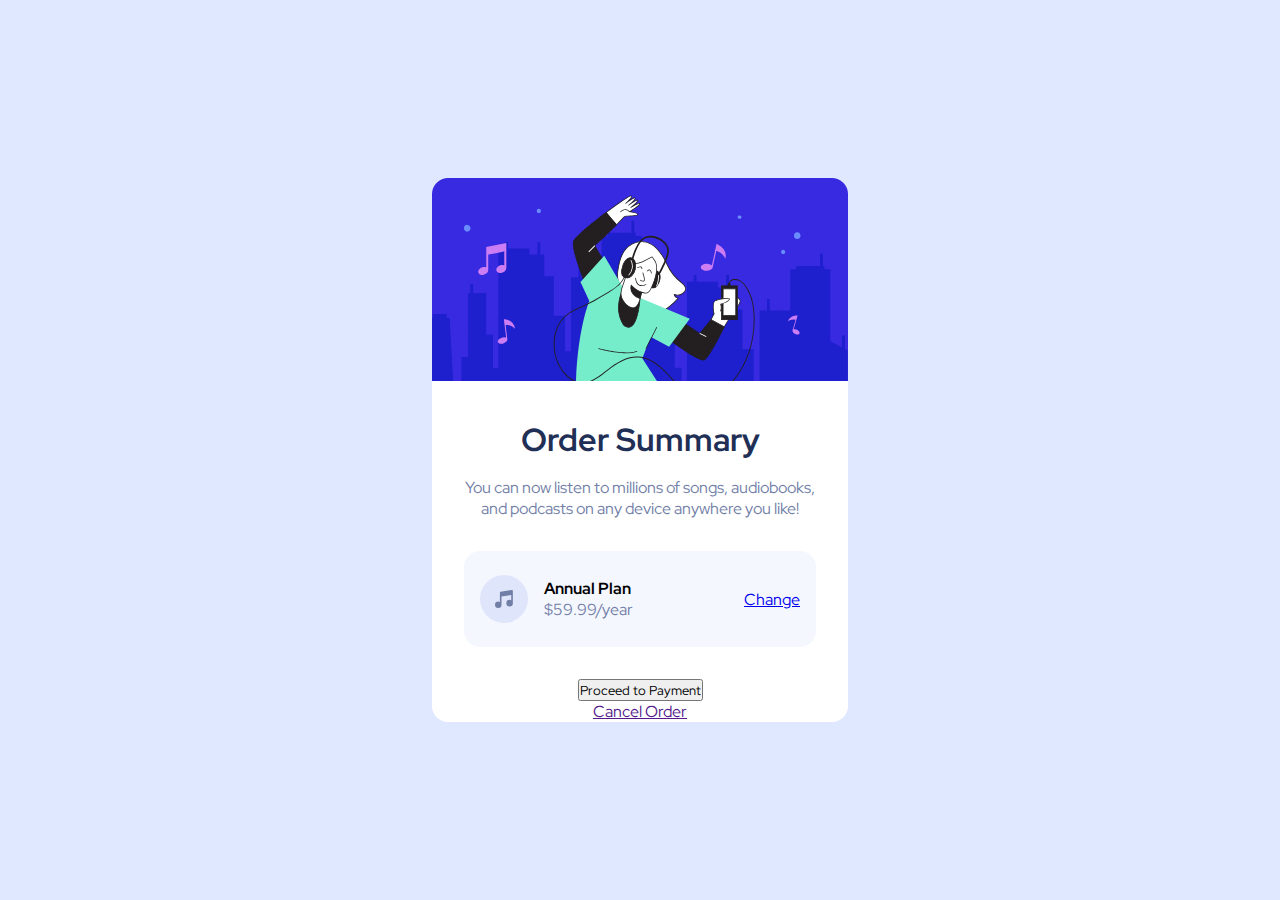
==== order-summary-component/index.html @ f6a7a64a "finish qr challenge" ====
<!DOCTYPE html>
<html lang="en">
<head>
    <meta charset="UTF-8">
    <meta http-equiv="X-UA-Compatible" content="IE=edge">
    <meta name="viewport" content="width=device-width, initial-scale=1.0">
    <link rel="stylesheet" href="src/style/style.css">
    <title>Document</title>
</head>
<body>
    <main>
        <img src="src/images/illustration-hero.svg" alt="illustration-hero" class="imgp">
        <div class="inf">
            <h1>
                Order Summary
            </h1>
            <span class="text">
                You can now listen to millions of songs, audiobooks, and podcasts on any device anywhere you like!
            </span>
            <div class="t3">
                <div class="plan">
                    <img src="src/images/icon-music.svg" alt="icon music">
                    <div class="price">
                        <strong>
                            Annual Plan
                        </strong>
                        <span class="downprice">
                            $59.99/year
                        </span>
                    </div>
                </div>
                <a href="#">Change</a>
            </div>
            <button>
                Proceed to Payment
            </button>
            <a href="">Cancel Order</a>
        </div>
    </main>
</body>
</html>
---- order-summary-component/src/style/style.css ----
@import url('https://fonts.googleapis.com/css2?family=Red+Hat+Display:wght@500;700;900&display=swap');

*{
    padding: 0px;
    margin: 0px;
    box-sizing: border-box;
    font-family: var(--font);
}

:root{
    --cor00: hsl(225, 100%, 94%);
    --cor01: hsl(245, 75%, 52%);
    --cor02: hsl(225, 100%, 98%);
    --cor03: hsl(224, 23%, 55%);
    --cor04: hsl(223, 47%, 23%);
    --font: 'Red Hat Display', sans-serif;
}
body{
    width: 100%;
    height: 100vh;
    font-size: 16px;
    display: flex;
    justify-content: center;
    align-items: center;
    background-color: var(--cor00);    
}
main{
    background-color: white;
    max-width: 416px;
    border-radius: 1rem;
}
img.imgp{
    width: 100%;
    border-radius: 1rem 1rem 0rem 0rem;
}
.inf{
    display: flex;
    flex-direction: column;
    justify-content: center;
    align-items: center;
    padding: 0 2rem;
    height: 100%;
    width: 100%;
}
main div h1{
    color: var(--cor04);
    margin-top: 2rem;
    margin-bottom: 1rem;
}
main div span.text{
    color: var(--cor03);
    text-align: center;
}
.t3{
    display: flex;
    align-items: center;
    justify-content: space-between;
    width: 100%;
    background-color: var(--cor02);
    border-radius: 1rem;
    padding: 1.5rem 1rem;
    margin-top: 2rem;
    margin-bottom: 2rem;    
}
.plan{
    display: flex;
    align-items: center;    
}
.price{
    display: flex;
    flex-direction: column;       
}
span.downprice{
    color: var(--cor03);
}
main .inf img{
    width: 48px;
    margin-right: 1rem;
}
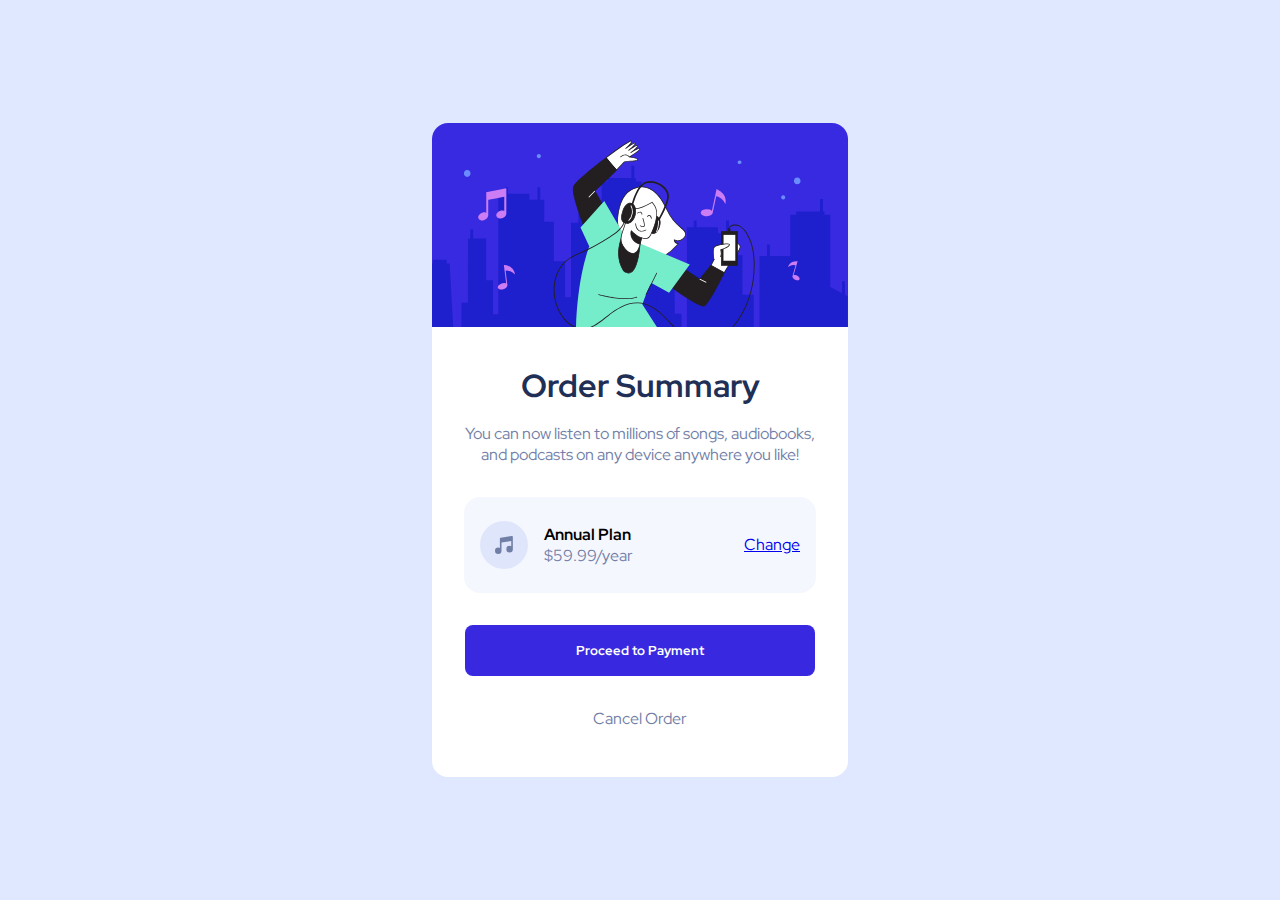
==== commit 4b668691: "finish project" ====
--- a/order-summary-component/index.html
+++ b/order-summary-component/index.html
@@ -34,7 +34,7 @@
             <button>
                 Proceed to Payment
             </button>
-            <a href="">Cancel Order</a>
+            <a href="#" class="cancel">Cancel Order</a>
         </div>
     </main>
 </body>
--- a/order-summary-component/src/style/style.css
+++ b/order-summary-component/src/style/style.css
@@ -77,4 +77,20 @@
 main .inf img{
     width: 48px;
     margin-right: 1rem;
+}
+button{
+    background-color: var(--cor01);  
+    padding: 0.9rem 6.8rem;     
+    color: white;
+    border-color: transparent;
+    border-radius: 0.5rem;
+    margin-bottom: 2rem;
+    font-weight: bold;
+}
+.cancel{
+    text-decoration: none;
+    margin-bottom: 3rem;
+    color: var(--cor03);
+    
+
 }